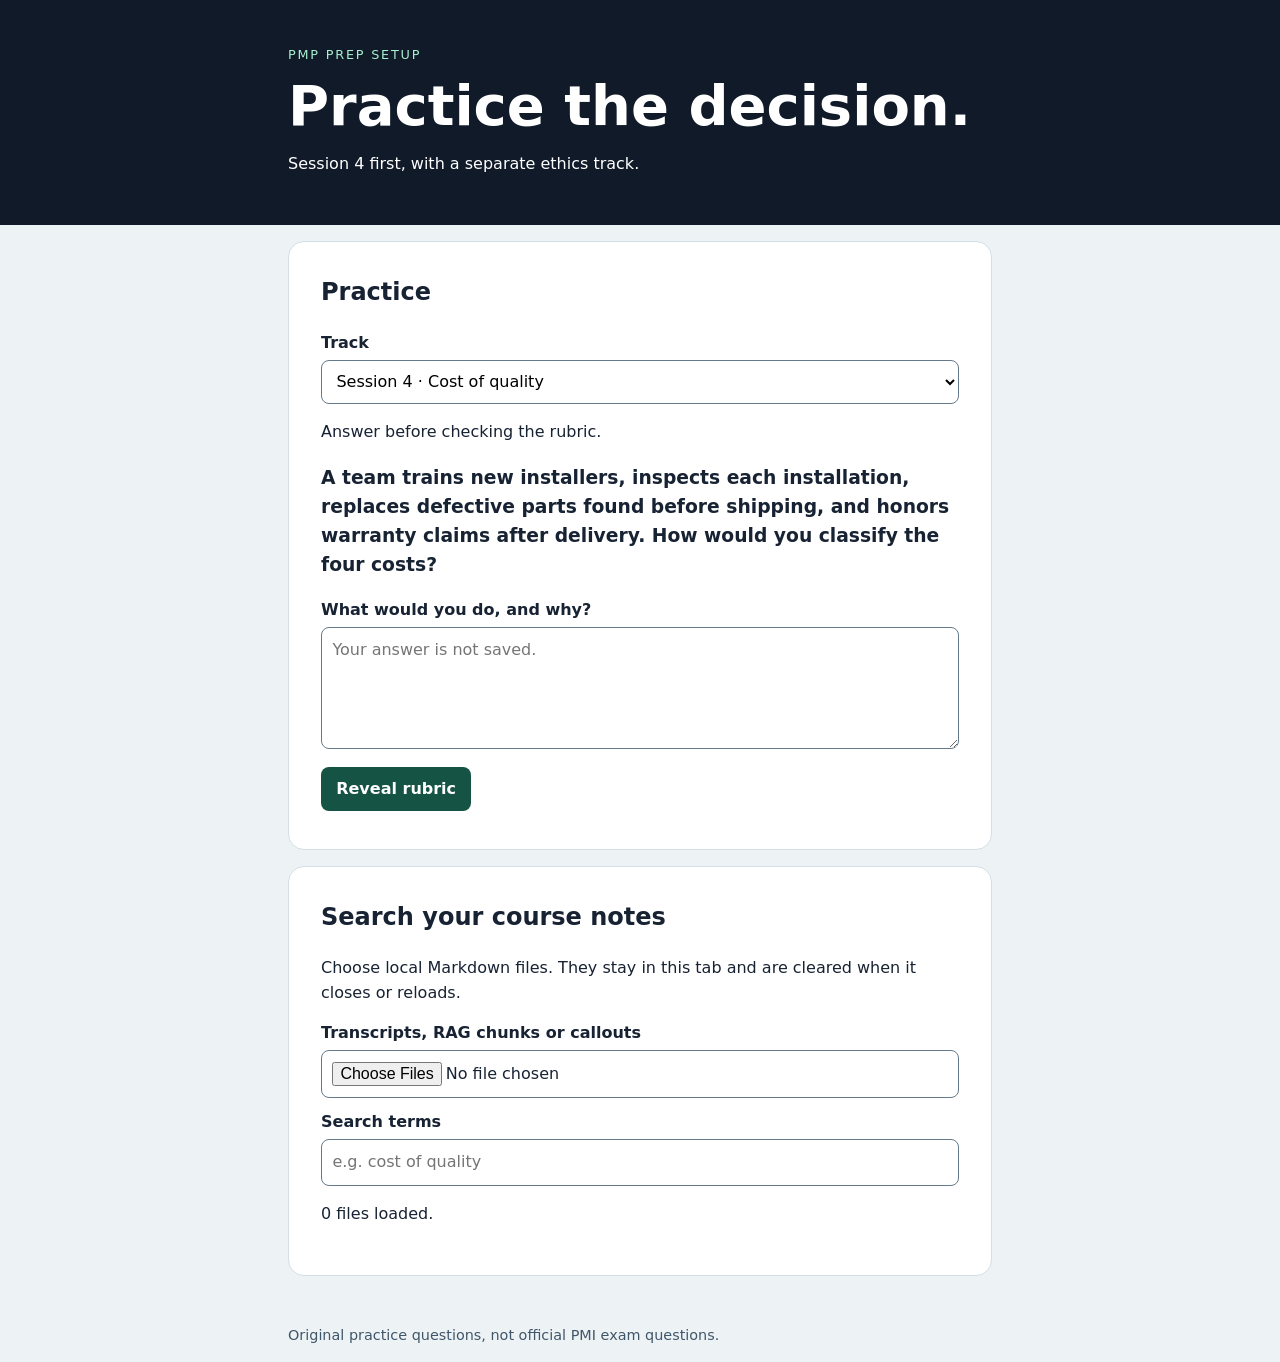
==== index.html @ 49546588 "Scaffold mobile-first PMP practice" ====
<!doctype html>
<html lang="en"><head><meta charset="utf-8"><meta name="viewport" content="width=device-width,initial-scale=1"><meta name="theme-color" content="#101a28"><title>PMP Prep Setup</title><link rel="icon" href="icon.svg"><link rel="manifest" href="manifest.webmanifest"><link rel="stylesheet" href="style.css"></head>
<body><header><p class="tag">PMP PREP SETUP</p><h1>Practice the decision.</h1><p>Session 4 first, with a separate ethics track.</p></header>
<main><section aria-labelledby="practice"><h2 id="practice">Practice</h2><label for="track">Track</label><select id="track"><option value="quality">Session 4 · Cost of quality</option><option value="ethics">Week one · Ethics</option></select>
<p id="progress" role="status"></p><h3 id="prompt" tabindex="-1"></h3><label for="answer">What would you do, and why?</label><textarea id="answer" rows="4" placeholder="Your answer is not saved."></textarea><button id="reveal">Reveal rubric</button>
<div id="feedback" hidden><h3 id="rubric-heading" tabindex="-1">What to look for</h3><p id="rubric"></p><p id="citation"></p><div class="scores"><button data-score="again">Needs review</button><button data-score="got">Got it</button></div></div></section>
<section aria-labelledby="search"><h2 id="search">Search your course notes</h2><p>Choose local Markdown files. They stay in this tab and are cleared when it closes or reloads.</p><label for="files">Transcripts, RAG chunks or callouts</label><input id="files" type="file" multiple accept=".md,text/markdown"><label for="query">Search terms</label><input id="query" type="search" placeholder="e.g. cost of quality"><p id="search-status" role="status"></p><ol id="results"></ol></section></main>
<footer>Original practice questions, not official PMI exam questions.</footer><script type="module" src="app.mjs"></script></body></html>
---- style.css ----
:root{font:1rem/1.55 system-ui,sans-serif;color:#172233;background:#edf2f5;color-scheme:light}*{box-sizing:border-box}body{margin:0}header{background:#101a28;color:#fff;padding:2rem max(1rem,calc((100% - 44rem)/2))}h1{font-size:clamp(2rem,8vw,3.5rem);line-height:1.05;margin:.3rem 0}.tag{font-size:.8rem;letter-spacing:.14em;color:#a7efcf}main,footer{max-width:46rem;margin:auto;padding:1rem}section{background:white;border-radius:1rem;padding:clamp(1rem,4vw,2rem);margin-bottom:1rem;border:1px solid #d4dee6}h2{margin-top:0}label{display:block;font-weight:650;margin:.75rem 0 .25rem}textarea,input,select{width:100%;min-height:44px;padding:.65rem;font:inherit;border:1px solid #65798a;border-radius:.5rem;background:white}textarea{resize:vertical}button{min-height:44px;margin:.65rem .4rem .35rem 0;padding:.6rem .95rem;background:#155344;color:white;font:inherit;font-weight:700;border:0;border-radius:.5rem;cursor:pointer}button:disabled{opacity:.55;cursor:default}:focus-visible{outline:3px solid #176b98;outline-offset:3px}#citation{font-size:.9rem;color:#40566a}#results{padding-left:1.35rem}li{margin-bottom:1rem;overflow-wrap:anywhere}footer{color:#40566a;font-size:.9rem}
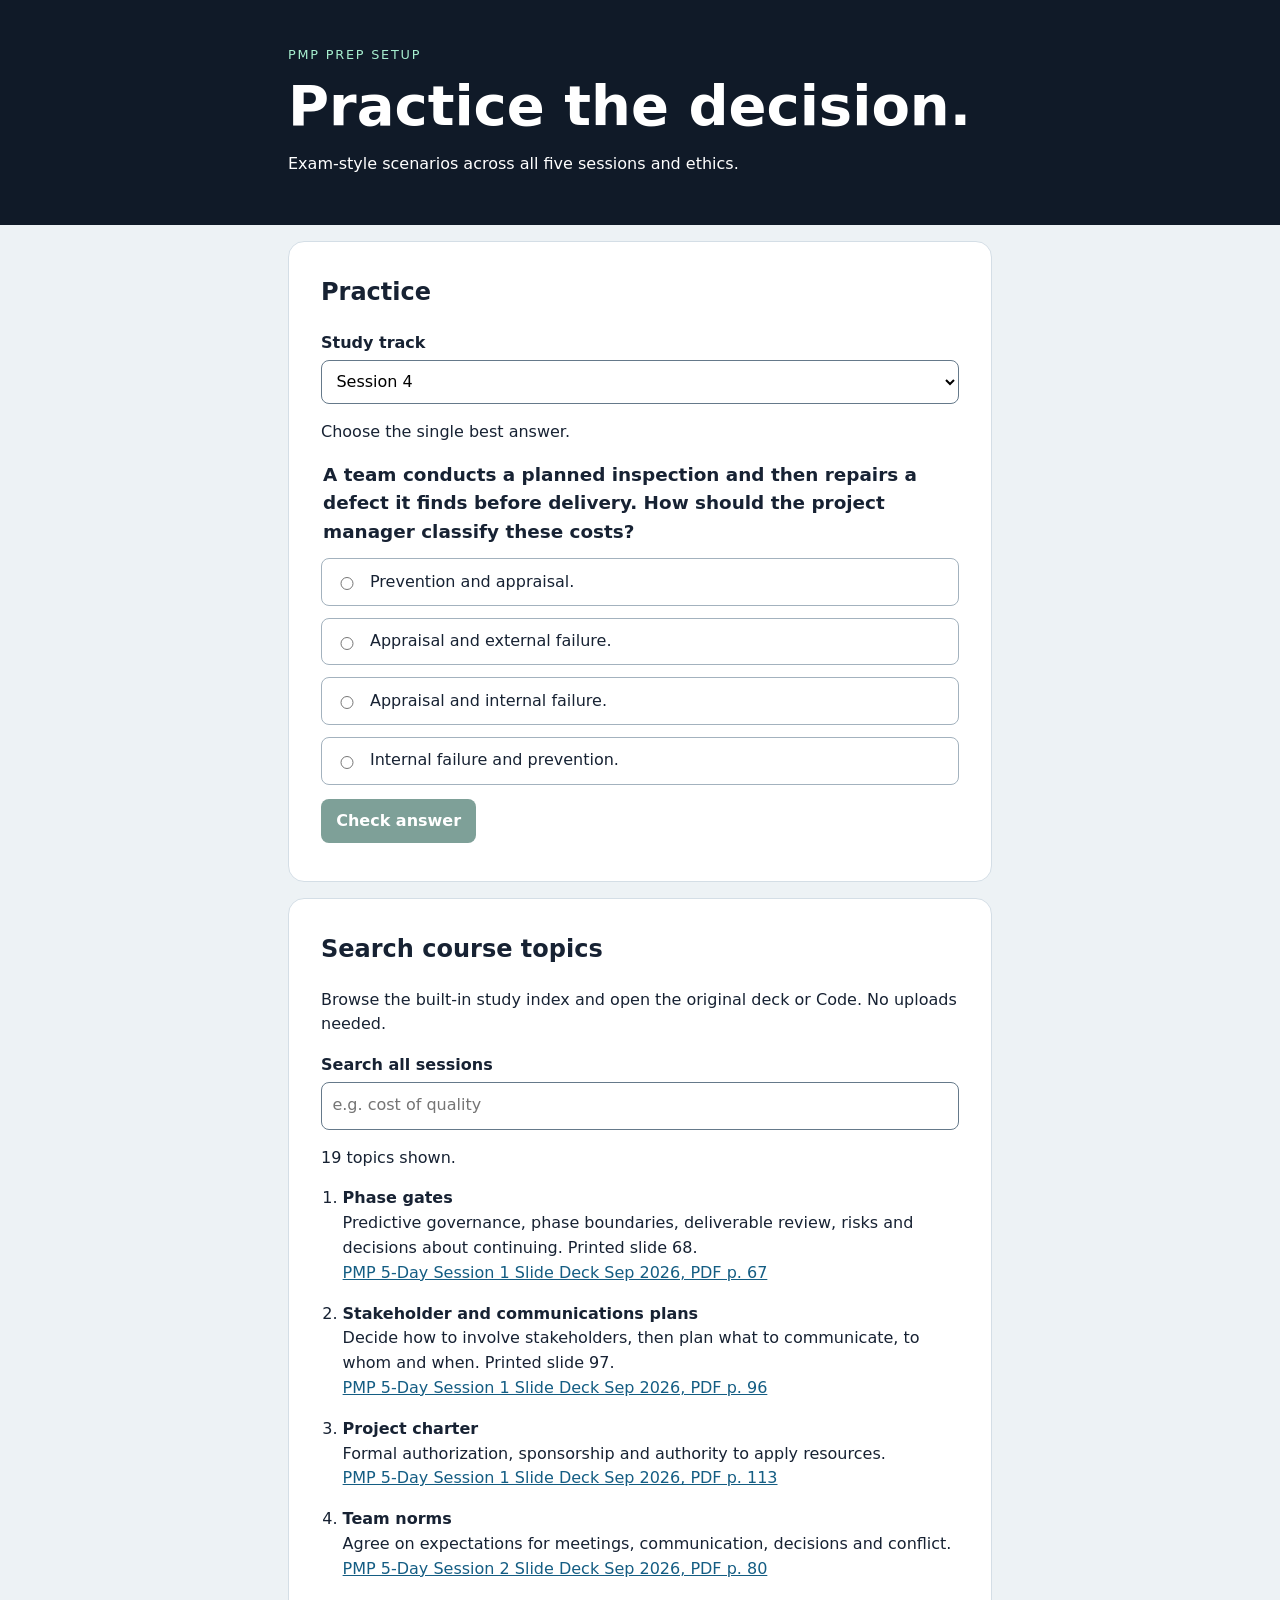
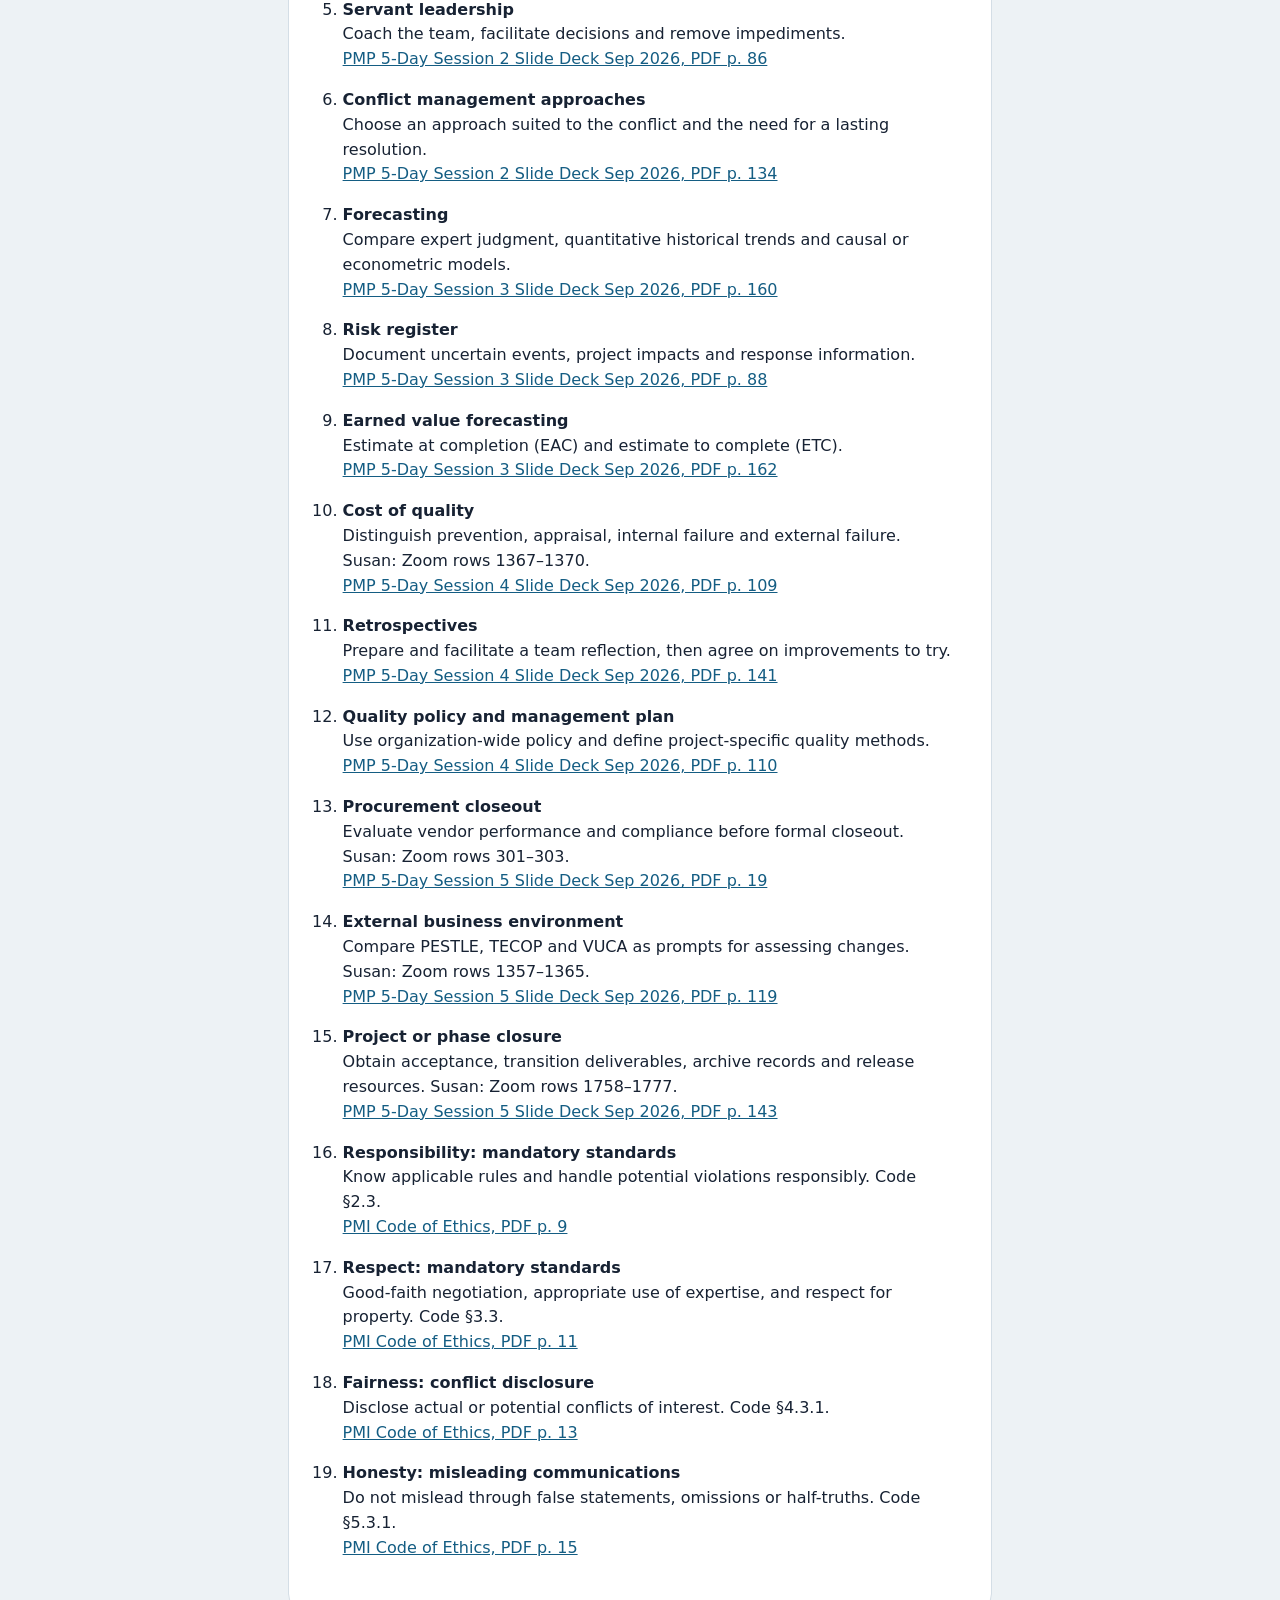
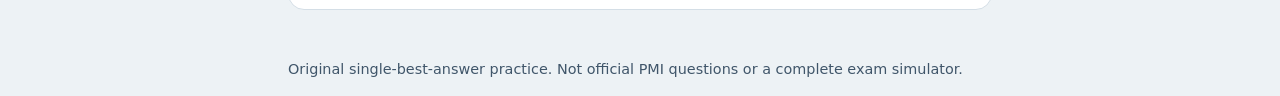
==== commit fee76fec: "Add five-session multiple-choice practice and course search" ====
--- a/index.html
+++ b/index.html
@@ -1,8 +1,8 @@
 <!doctype html>
 <html lang="en"><head><meta charset="utf-8"><meta name="viewport" content="width=device-width,initial-scale=1"><meta name="theme-color" content="#101a28"><title>PMP Prep Setup</title><link rel="icon" href="icon.svg"><link rel="manifest" href="manifest.webmanifest"><link rel="stylesheet" href="style.css"></head>
-<body><header><p class="tag">PMP PREP SETUP</p><h1>Practice the decision.</h1><p>Session 4 first, with a separate ethics track.</p></header>
-<main><section aria-labelledby="practice"><h2 id="practice">Practice</h2><label for="track">Track</label><select id="track"><option value="quality">Session 4 · Cost of quality</option><option value="ethics">Week one · Ethics</option></select>
-<p id="progress" role="status"></p><h3 id="prompt" tabindex="-1"></h3><label for="answer">What would you do, and why?</label><textarea id="answer" rows="4" placeholder="Your answer is not saved."></textarea><button id="reveal">Reveal rubric</button>
-<div id="feedback" hidden><h3 id="rubric-heading" tabindex="-1">What to look for</h3><p id="rubric"></p><p id="citation"></p><div class="scores"><button data-score="again">Needs review</button><button data-score="got">Got it</button></div></div></section>
-<section aria-labelledby="search"><h2 id="search">Search your course notes</h2><p>Choose local Markdown files. They stay in this tab and are cleared when it closes or reloads.</p><label for="files">Transcripts, RAG chunks or callouts</label><input id="files" type="file" multiple accept=".md,text/markdown"><label for="query">Search terms</label><input id="query" type="search" placeholder="e.g. cost of quality"><p id="search-status" role="status"></p><ol id="results"></ol></section></main>
-<footer>Original practice questions, not official PMI exam questions.</footer><script type="module" src="app.mjs"></script></body></html>
+<body><header><p class="tag">PMP PREP SETUP</p><h1>Practice the decision.</h1><p>Exam-style scenarios across all five sessions and ethics.</p></header>
+<main><section aria-labelledby="practice"><h2 id="practice">Practice</h2><label for="track">Study track</label><select id="track"></select>
+<p id="progress" role="status"></p><form id="practice-form"><fieldset id="question"><legend id="prompt" tabindex="-1"></legend><div id="choices"></div></fieldset><button id="submit" disabled>Check answer</button></form>
+<div id="feedback" hidden><h3 id="verdict" tabindex="-1"></h3><p id="rubric"></p><p id="citation"></p><button id="next" type="button">Next question</button></div><button id="restart" type="button" hidden>Practice this track again</button></section>
+<section aria-labelledby="search"><h2 id="search">Search course topics</h2><p>Browse the built-in study index and open the original deck or Code. No uploads needed.</p><label for="query">Search all sessions</label><input id="query" type="search" placeholder="e.g. cost of quality"><p id="search-status" role="status"></p><ol id="results"></ol></section></main>
+<footer>Original single-best-answer practice. Not official PMI questions or a complete exam simulator.</footer><script type="module" src="app.mjs"></script></body></html>
--- a/style.css
+++ b/style.css
@@ -1 +1 @@
-:root{font:1rem/1.55 system-ui,sans-serif;color:#172233;background:#edf2f5;color-scheme:light}*{box-sizing:border-box}body{margin:0}header{background:#101a28;color:#fff;padding:2rem max(1rem,calc((100% - 44rem)/2))}h1{font-size:clamp(2rem,8vw,3.5rem);line-height:1.05;margin:.3rem 0}.tag{font-size:.8rem;letter-spacing:.14em;color:#a7efcf}main,footer{max-width:46rem;margin:auto;padding:1rem}section{background:white;border-radius:1rem;padding:clamp(1rem,4vw,2rem);margin-bottom:1rem;border:1px solid #d4dee6}h2{margin-top:0}label{display:block;font-weight:650;margin:.75rem 0 .25rem}textarea,input,select{width:100%;min-height:44px;padding:.65rem;font:inherit;border:1px solid #65798a;border-radius:.5rem;background:white}textarea{resize:vertical}button{min-height:44px;margin:.65rem .4rem .35rem 0;padding:.6rem .95rem;background:#155344;color:white;font:inherit;font-weight:700;border:0;border-radius:.5rem;cursor:pointer}button:disabled{opacity:.55;cursor:default}:focus-visible{outline:3px solid #176b98;outline-offset:3px}#citation{font-size:.9rem;color:#40566a}#results{padding-left:1.35rem}li{margin-bottom:1rem;overflow-wrap:anywhere}footer{color:#40566a;font-size:.9rem}
+.choice{display:flex;align-items:center;gap:.65rem;padding:.65rem;border:1px solid #a3b2be;border-radius:.5rem;font-weight:500;cursor:pointer}.choice input{width:1.2rem;min-height:auto;flex:none}.choice:has(input:checked){outline:2px solid #155344;background:#edf9f4}fieldset{min-width:0;margin:0;padding:0;border:0}legend{font-size:1.15rem;font-weight:700}a{color:#145d83} :root{font:1rem/1.55 system-ui,sans-serif;color:#172233;background:#edf2f5;color-scheme:light}*{box-sizing:border-box}body{margin:0}header{background:#101a28;color:#fff;padding:2rem max(1rem,calc((100% - 44rem)/2))}h1{font-size:clamp(2rem,8vw,3.5rem);line-height:1.05;margin:.3rem 0}.tag{font-size:.8rem;letter-spacing:.14em;color:#a7efcf}main,footer{max-width:46rem;margin:auto;padding:1rem}section{background:white;border-radius:1rem;padding:clamp(1rem,4vw,2rem);margin-bottom:1rem;border:1px solid #d4dee6}h2{margin-top:0}label{display:block;font-weight:650;margin:.75rem 0 .25rem}textarea,input,select{width:100%;min-height:44px;padding:.65rem;font:inherit;border:1px solid #65798a;border-radius:.5rem;background:white}textarea{resize:vertical}button{min-height:44px;margin:.65rem .4rem .35rem 0;padding:.6rem .95rem;background:#155344;color:white;font:inherit;font-weight:700;border:0;border-radius:.5rem;cursor:pointer}button:disabled{opacity:.55;cursor:default}:focus-visible{outline:3px solid #176b98;outline-offset:3px}#citation{font-size:.9rem;color:#40566a}#results{padding-left:1.35rem}li{margin-bottom:1rem;overflow-wrap:anywhere}footer{color:#40566a;font-size:.9rem}
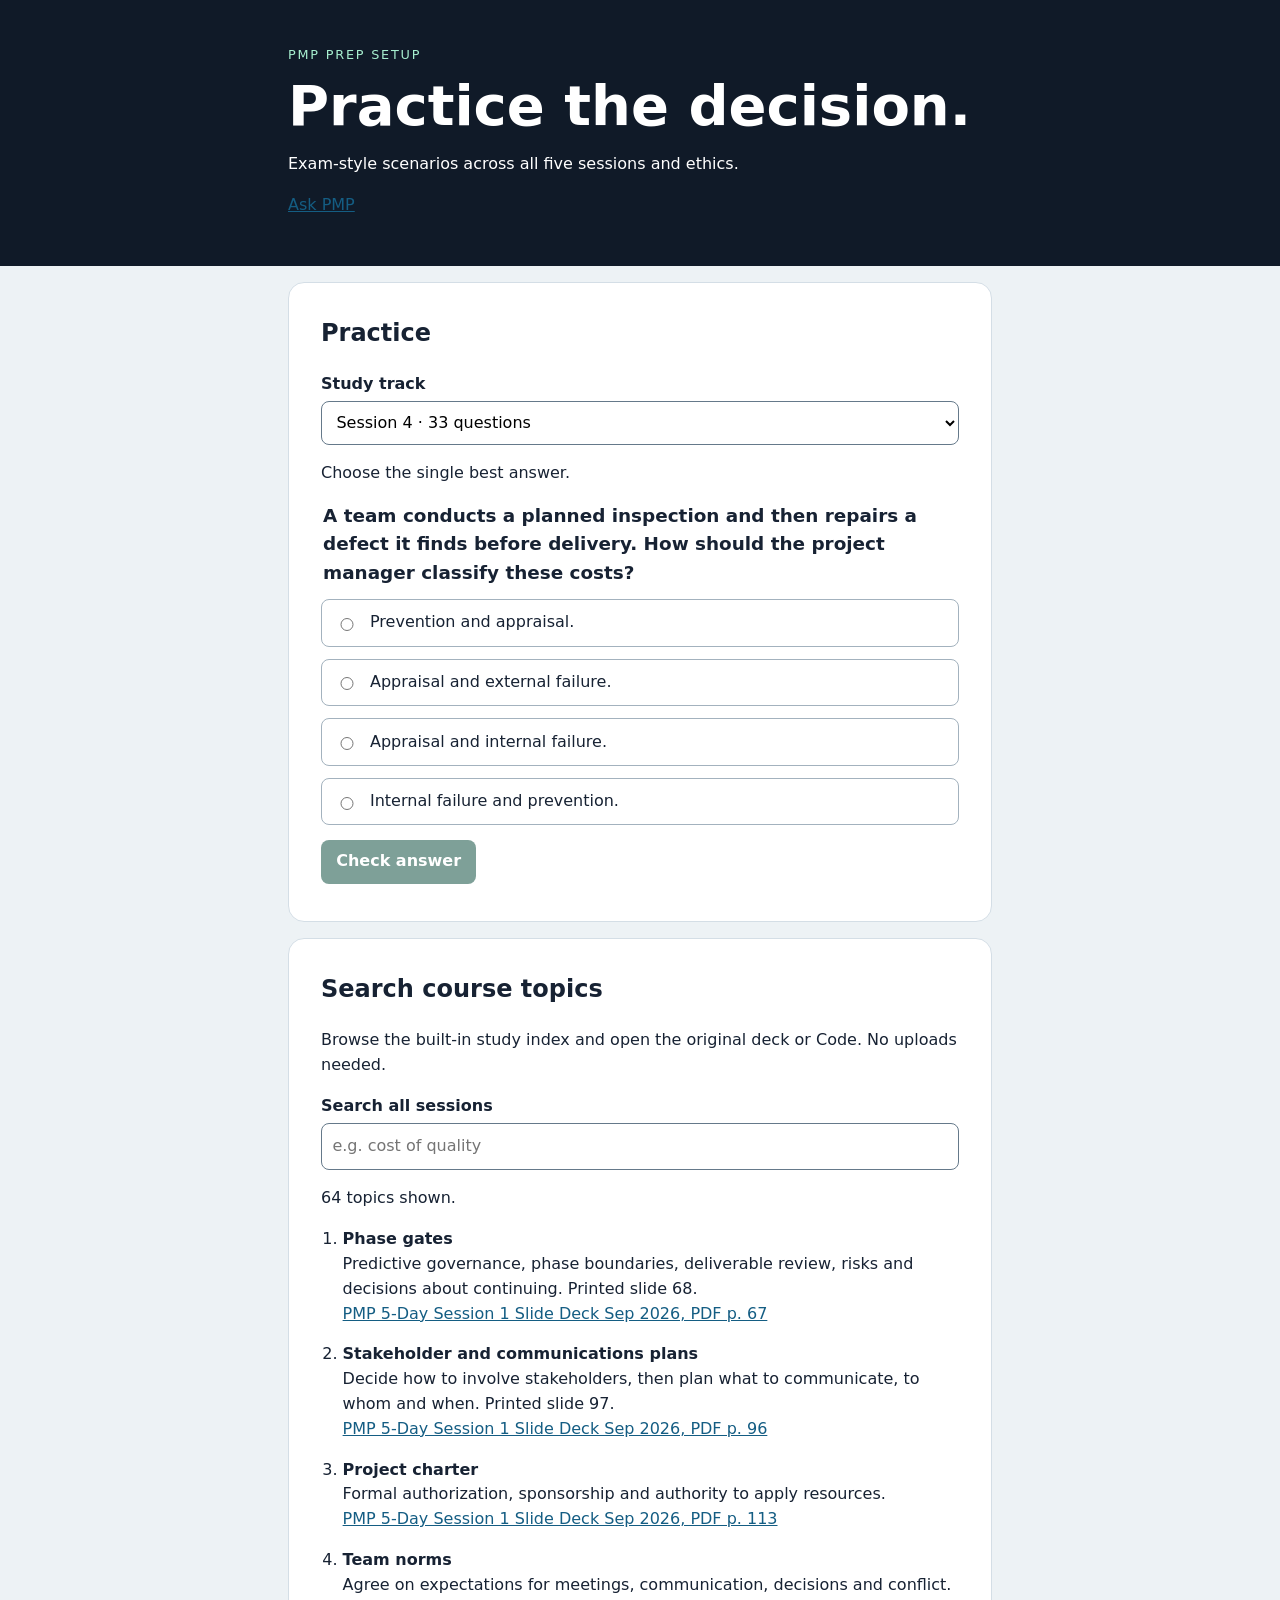
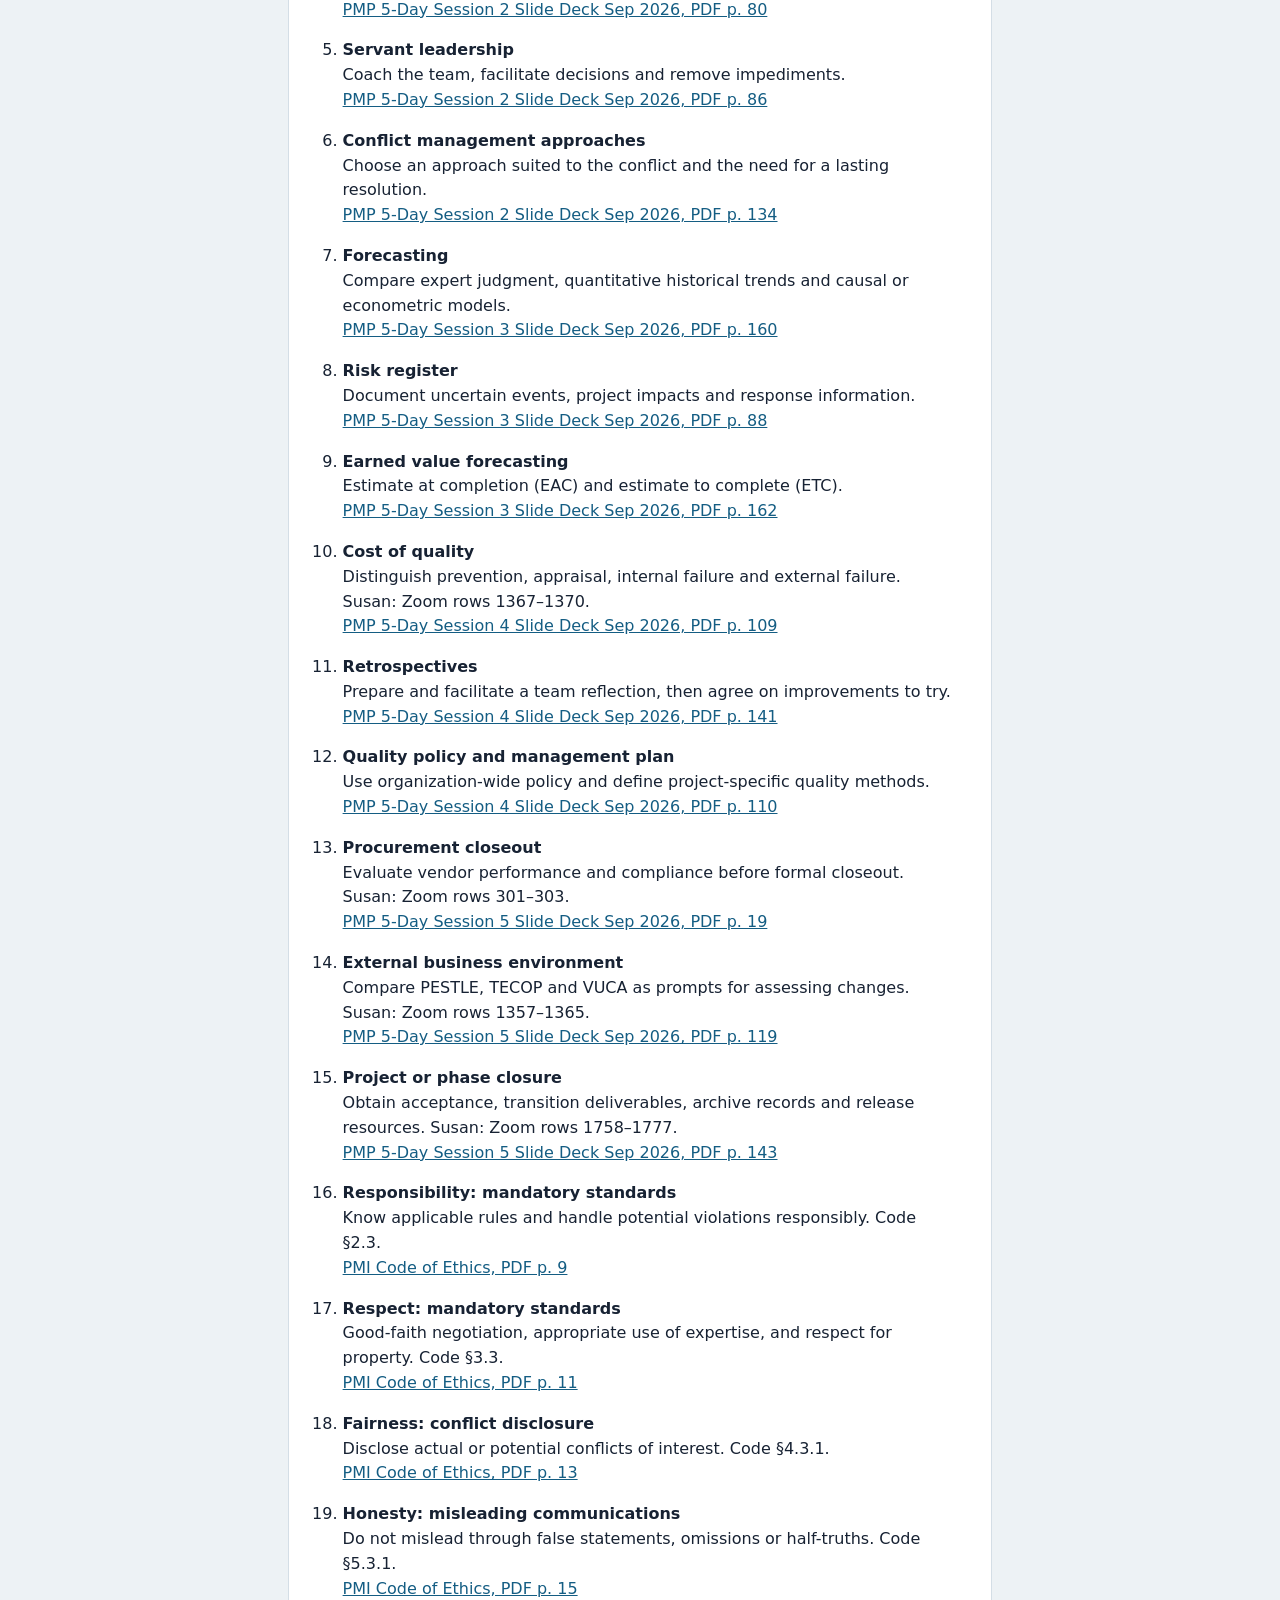
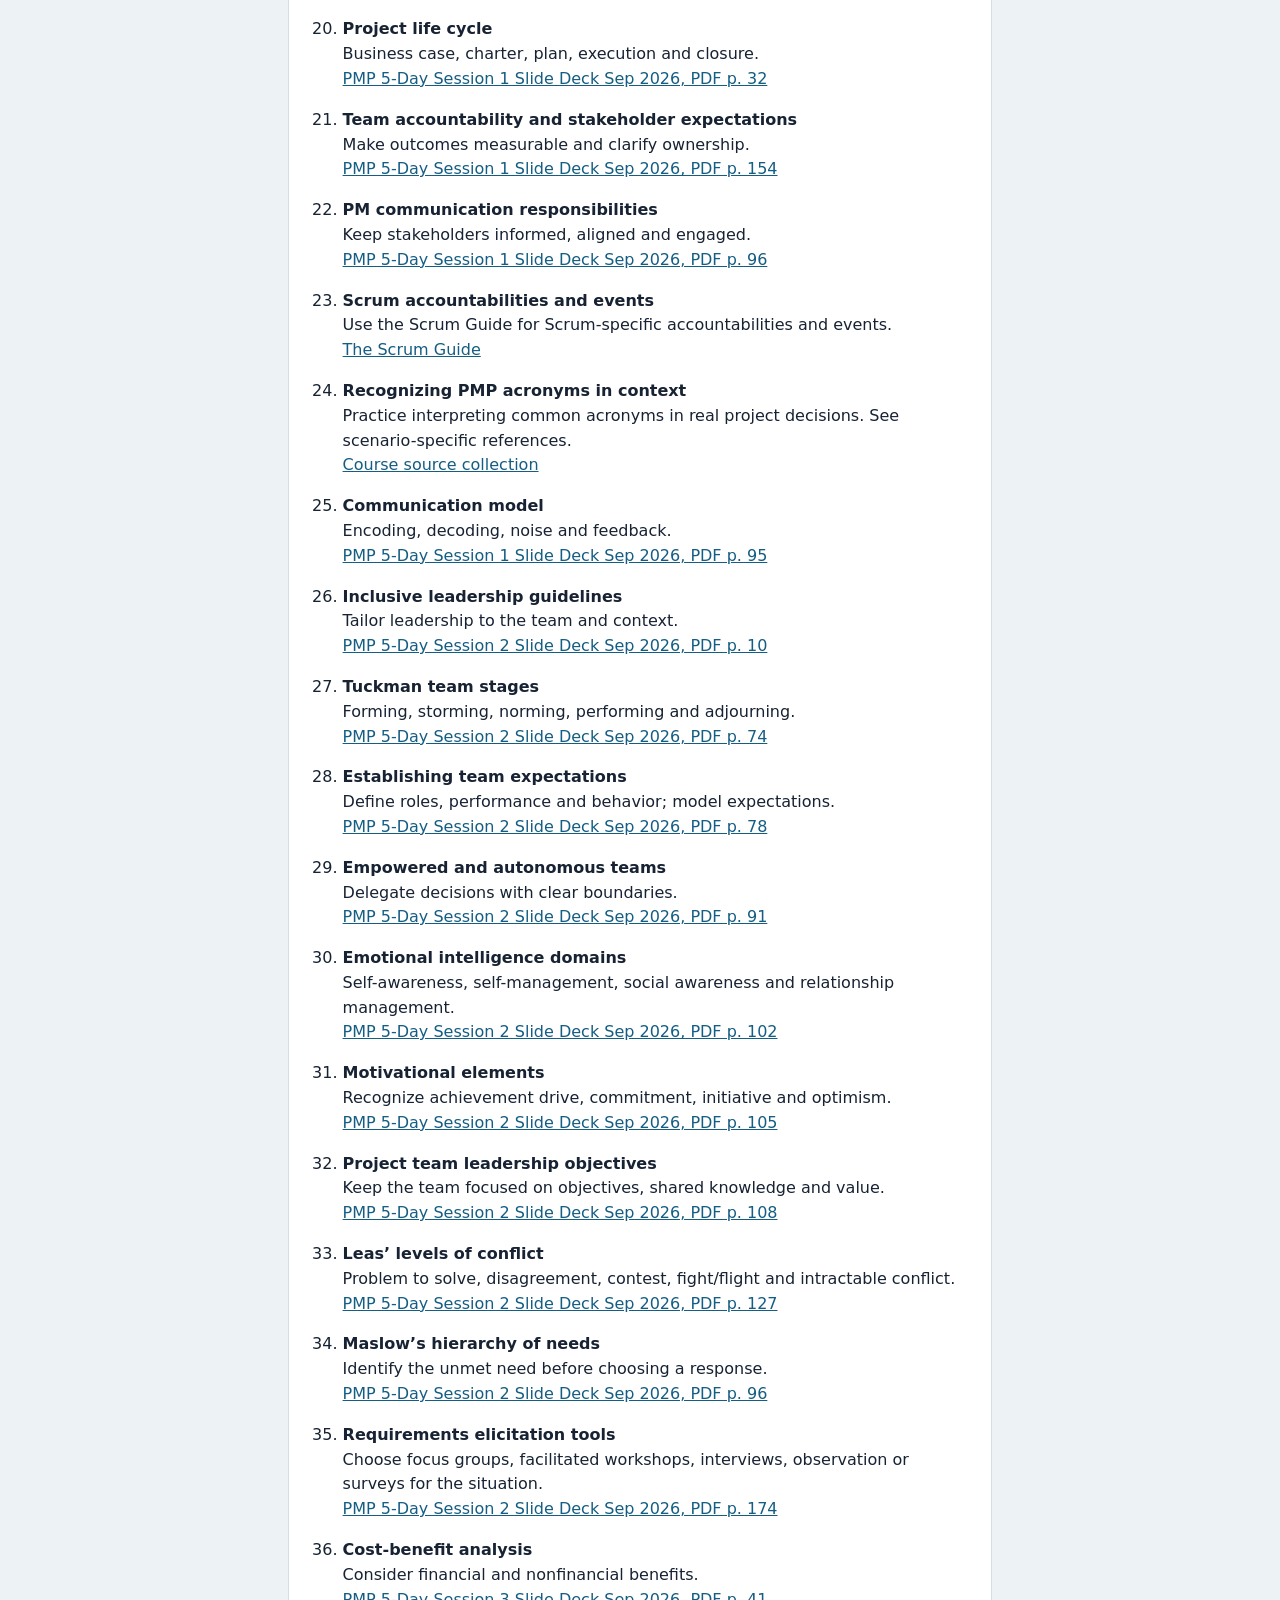
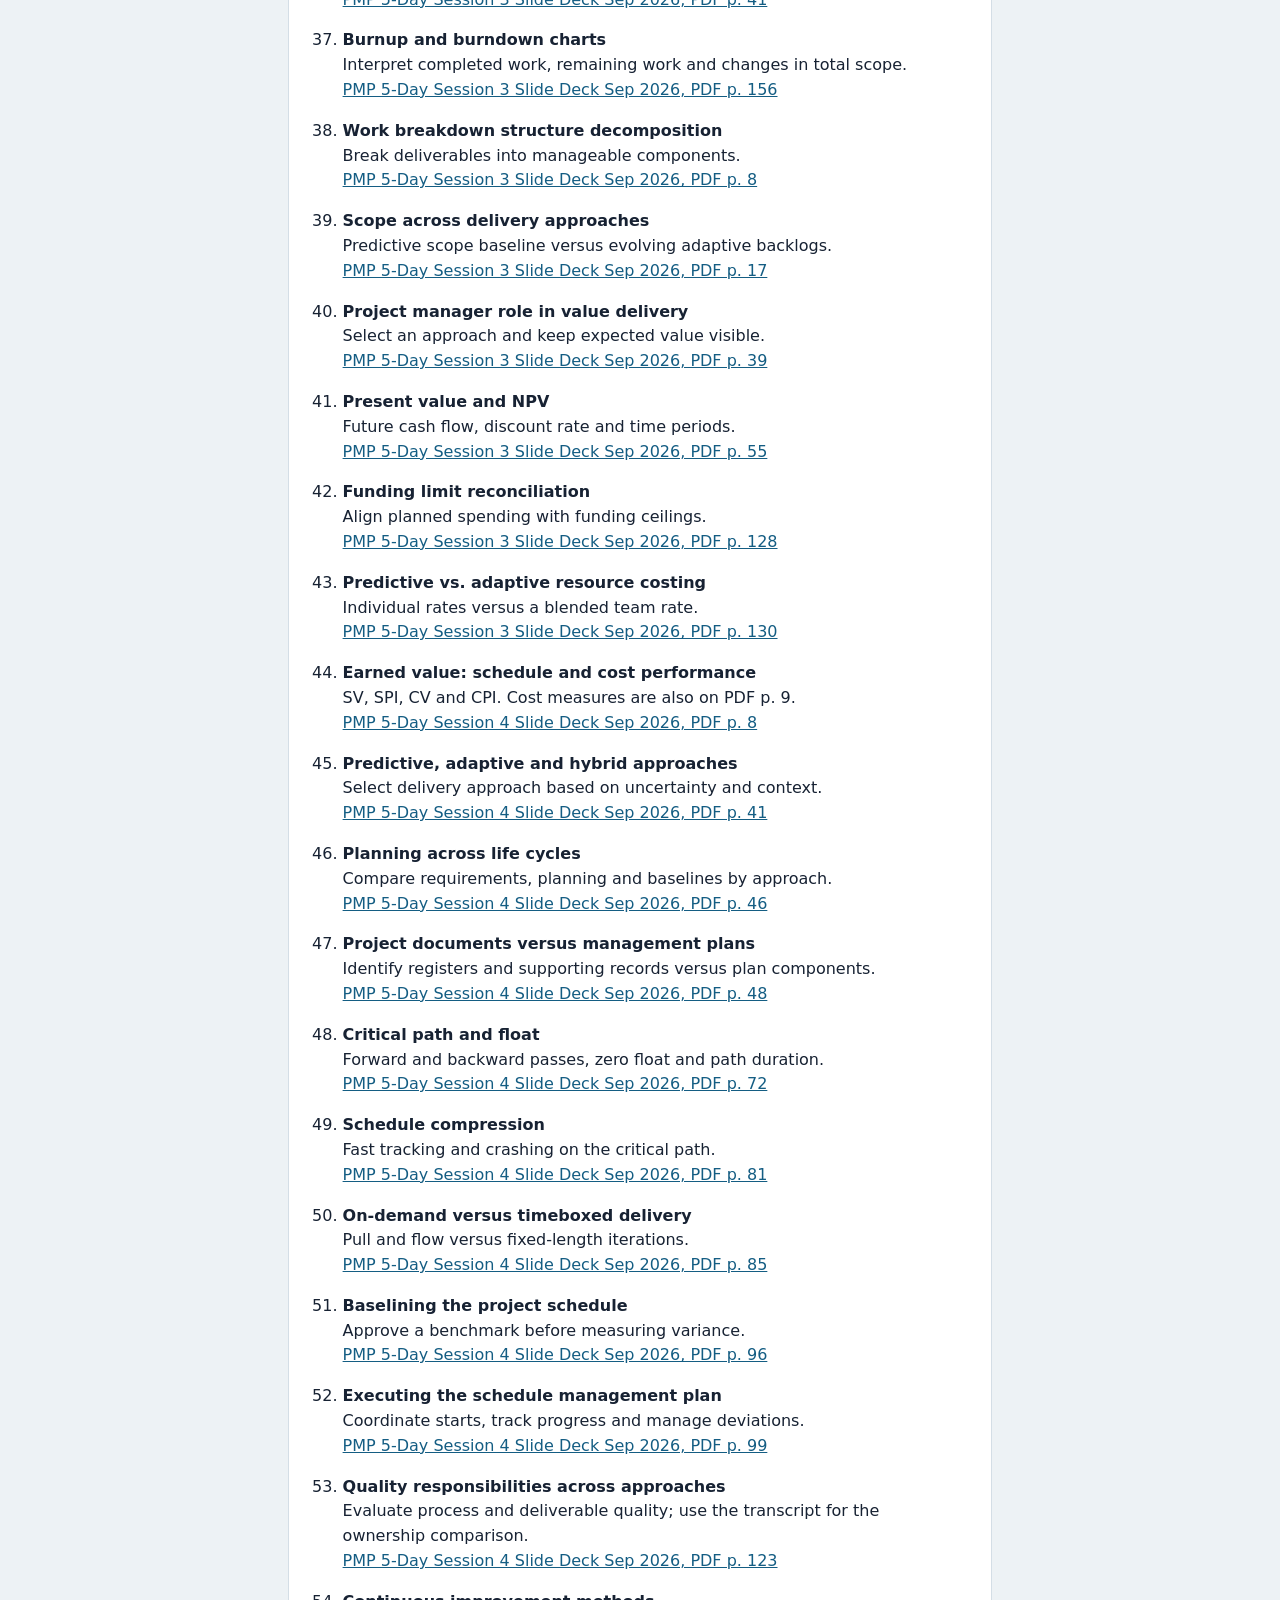
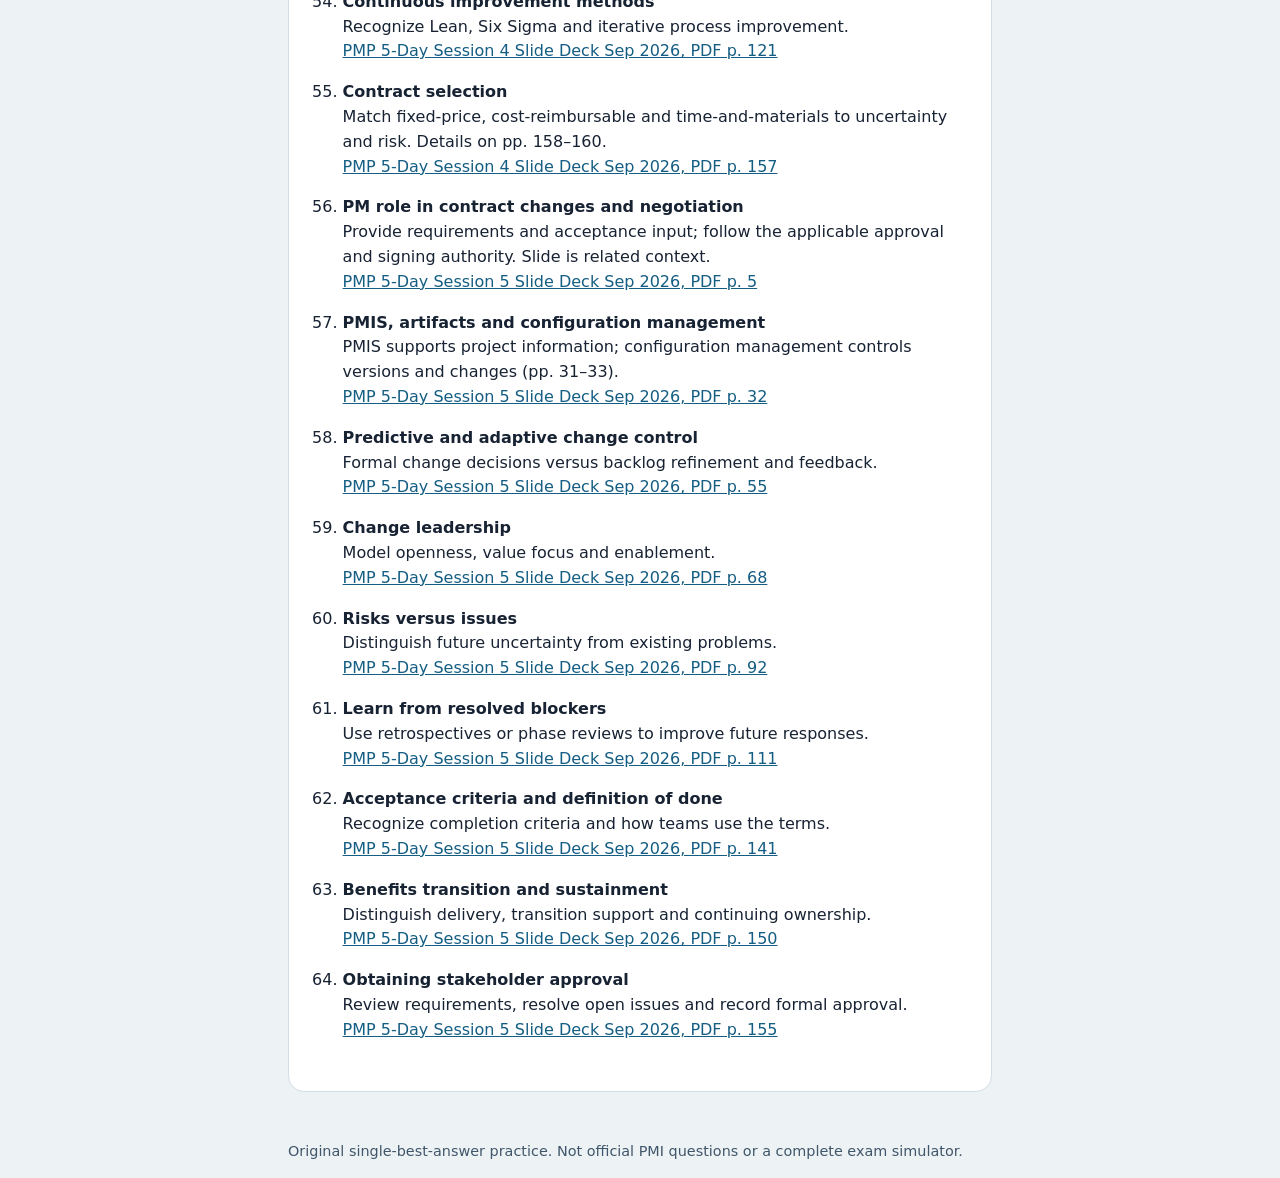
==== commit 417828f8: "Add Ask PMP coach and VPS handoff files" ====
--- a/index.html
+++ b/index.html
@@ -1,6 +1,6 @@
 <!doctype html>
 <html lang="en"><head><meta charset="utf-8"><meta name="viewport" content="width=device-width,initial-scale=1"><meta name="theme-color" content="#101a28"><title>PMP Prep Setup</title><link rel="icon" href="icon.svg"><link rel="manifest" href="manifest.webmanifest"><link rel="stylesheet" href="style.css"></head>
-<body><header><p class="tag">PMP PREP SETUP</p><h1>Practice the decision.</h1><p>Exam-style scenarios across all five sessions and ethics.</p></header>
+<body><header><p class="tag">PMP PREP SETUP</p><h1>Practice the decision.</h1><p>Exam-style scenarios across all five sessions and ethics.</p><p><a href="ask.html">Ask PMP</a></p></header>
 <main><section aria-labelledby="practice"><h2 id="practice">Practice</h2><label for="track">Study track</label><select id="track"></select>
 <p id="progress" role="status"></p><form id="practice-form"><fieldset id="question"><legend id="prompt" tabindex="-1"></legend><div id="choices"></div></fieldset><button id="submit" disabled>Check answer</button></form>
 <div id="feedback" hidden><h3 id="verdict" tabindex="-1"></h3><p id="rubric"></p><p id="citation"></p><button id="next" type="button">Next question</button></div><button id="restart" type="button" hidden>Practice this track again</button></section>
